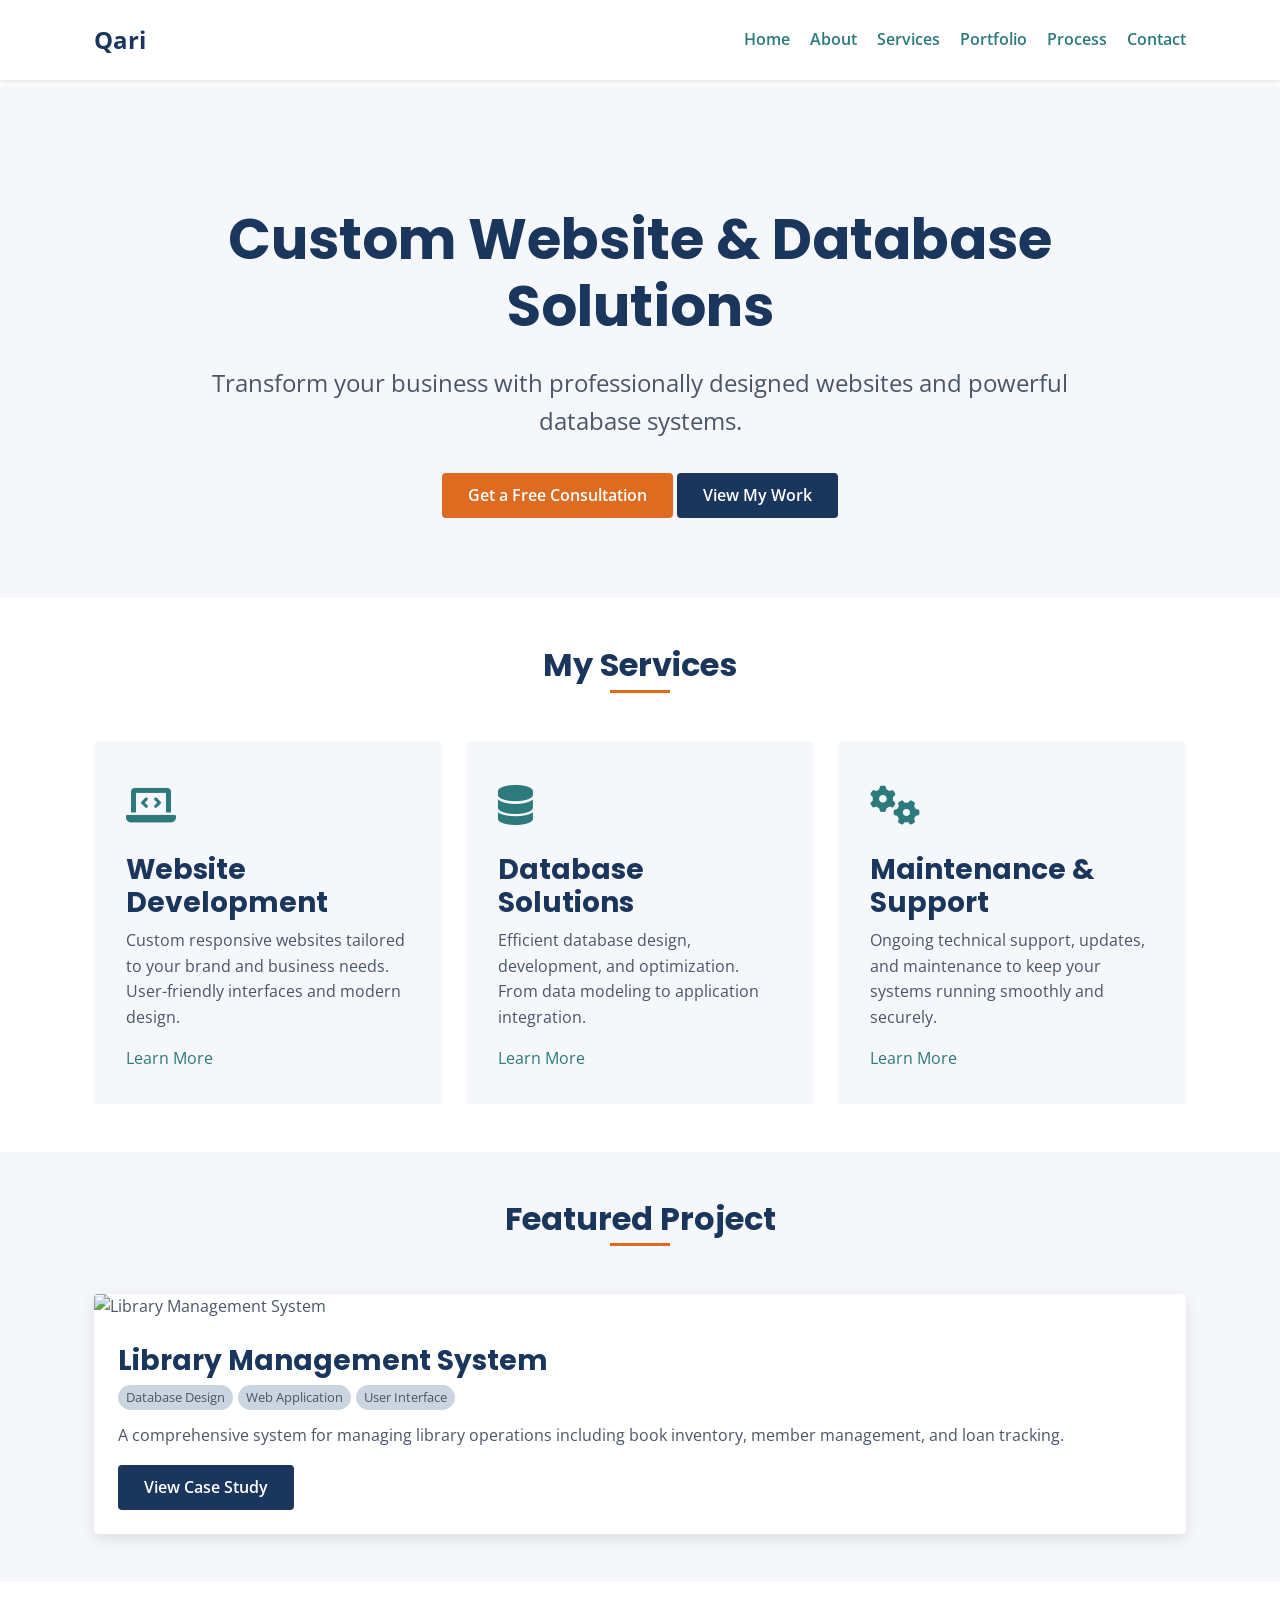
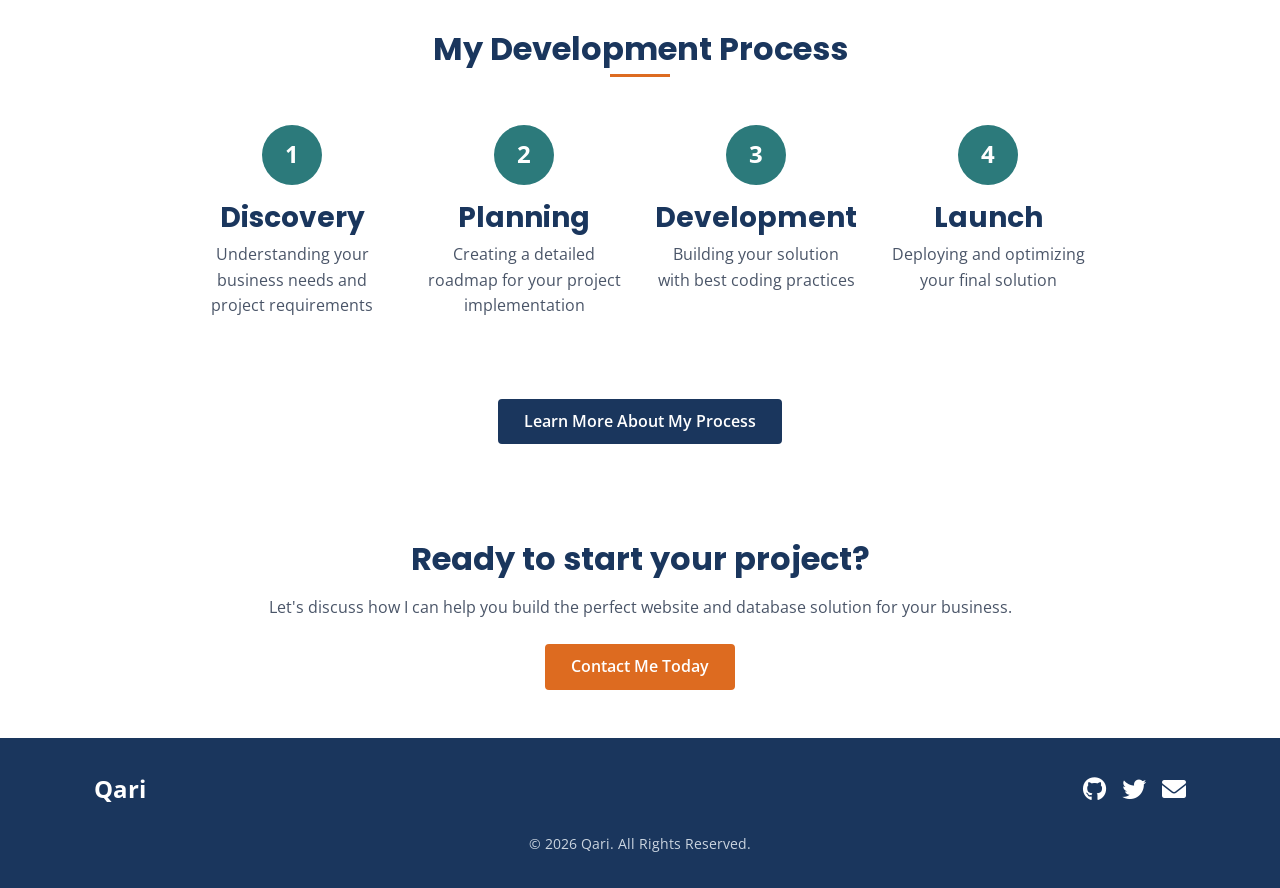
==== index.html @ e00370fa "Add portfolio website" ====
<!DOCTYPE html>
<html lang="en">
<head>
    <meta charset="UTF-8">
    <meta name="viewport" content="width=device-width, initial-scale=1.0">
    <meta name="description" content="Professional website and database development services. Custom solutions for your business needs.">
    <title>Portfolio - Website & Database Developer</title>
    <!-- Favicon -->
    <link rel="icon" type="image/png" href="assets/images/ui/favicon.png">
    <!-- Google Fonts -->
    <link rel="preconnect" href="https://fonts.googleapis.com">
    <link rel="preconnect" href="https://fonts.gstatic.com" crossorigin>
    <link href="https://fonts.googleapis.com/css2?family=Open+Sans:wght@400;600&family=Poppins:wght@400;600;700&family=Fira+Code&display=swap" rel="stylesheet">
    <!-- Font Awesome Icons -->
    <link rel="stylesheet" href="https://cdnjs.cloudflare.com/ajax/libs/font-awesome/6.0.0/css/all.min.css">
    <!-- Stylesheets -->
    <link rel="stylesheet" href="assets/css/main.css">
    <link rel="stylesheet" href="assets/css/responsive.css">
</head>
<body>
    <!-- Header -->
    <header class="header">
        <div class="container header-content">
            <div class="logo">
                <a href="index.html">Qari</a>
            </div>
            <nav class="nav-desktop">
                <a href="index.html" class="nav-link">Home</a>
                <a href="about.html" class="nav-link">About</a>
                <a href="services.html" class="nav-link">Services</a>
                <a href="portfolio.html" class="nav-link">Portfolio</a>
                <a href="process.html" class="nav-link">Process</a>
                <a href="contact.html" class="nav-link">Contact</a>
            </nav>
            <div class="hamburger-menu">
                <span></span>
                <span></span>
                <span></span>
            </div>
        </div>
    </header>

    <!-- Mobile Navigation -->
    <div class="mobile-nav">
        <div class="mobile-nav-links">
            <a href="index.html" class="mobile-nav-link">Home</a>
            <a href="about.html" class="mobile-nav-link">About</a>
            <a href="services.html" class="mobile-nav-link">Services</a>
            <a href="portfolio.html" class="mobile-nav-link">Portfolio</a>
            <a href="process.html" class="mobile-nav-link">Process</a>
            <a href="contact.html" class="mobile-nav-link">Contact</a>
        </div>
    </div>

    <!-- Hero Section -->
    <section class="hero">
        <div class="container">
            <div class="hero-content">
                <h1 class="hero-title animate-on-scroll">Custom Website & Database Solutions</h1>
                <p class="hero-subtitle animate-on-scroll delay-1">Transform your business with professionally designed websites and powerful database systems.</p>
                <div class="animate-on-scroll delay-2">
                    <a href="contact.html" class="btn btn-accent">Get a Free Consultation</a>
                    <a href="portfolio.html" class="btn">View My Work</a>
                </div>
            </div>
        </div>
    </section>

    <!-- Services Section -->
    <section id="services" class="section services">
        <div class="container">
            <div class="section-title">
                <h2>My Services</h2>
            </div>
            <div class="services-grid">
                <div class="service-card animate-on-scroll">
                    <div class="service-icon">
                        <i class="fas fa-laptop-code"></i>
                    </div>
                    <h3 class="service-title">Website Development</h3>
                    <p>Custom responsive websites tailored to your brand and business needs. User-friendly interfaces and modern design.</p>
                    <a href="services.html#websites" class="btn-link">Learn More</a>
                </div>
                <div class="service-card animate-on-scroll delay-1">
                    <div class="service-icon">
                        <i class="fas fa-database"></i>
                    </div>
                    <h3 class="service-title">Database Solutions</h3>
                    <p>Efficient database design, development, and optimization. From data modeling to application integration.</p>
                    <a href="services.html#database" class="btn-link">Learn More</a>
                </div>
                <div class="service-card animate-on-scroll delay-2">
                    <div class="service-icon">
                        <i class="fas fa-cogs"></i>
                    </div>
                    <h3 class="service-title">Maintenance & Support</h3>
                    <p>Ongoing technical support, updates, and maintenance to keep your systems running smoothly and securely.</p>
                    <a href="services.html#support" class="btn-link">Learn More</a>
                </div>
            </div>
        </div>
    </section>

    <!-- Featured Project Section -->
    <section id="portfolio" class="section portfolio">
        <div class="container">
            <div class="section-title">
                <h2>Featured Project</h2>
            </div>
            <div class="featured-project animate-on-scroll">
                <div class="portfolio-item">
                    <img src="assets/images/projects/library-system.jpg" alt="Library Management System" class="portfolio-img">
                    <div class="portfolio-content">
                        <h3 class="portfolio-title">Library Management System</h3>
                        <div class="portfolio-tags">
                            <span class="portfolio-tag">Database Design</span>
                            <span class="portfolio-tag">Web Application</span>
                            <span class="portfolio-tag">User Interface</span>
                        </div>
                        <p>A comprehensive system for managing library operations including book inventory, member management, and loan tracking.</p>
                        <a href="portfolio/library-system.html" class="btn">View Case Study</a>
                    </div>
                </div>
            </div>
        </div>
    </section>

    <!-- Process Section Preview -->
    <section id="process" class="section process">
        <div class="container">
            <div class="section-title">
                <h2>My Development Process</h2>
            </div>
            <div class="process-steps">
                <div class="process-step animate-on-scroll">
                    <div class="step-number">1</div>
                    <h3 class="step-title">Discovery</h3>
                    <p>Understanding your business needs and project requirements</p>
                </div>
                <div class="process-step animate-on-scroll delay-1">
                    <div class="step-number">2</div>
                    <h3 class="step-title">Planning</h3>
                    <p>Creating a detailed roadmap for your project implementation</p>
                </div>
                <div class="process-step animate-on-scroll delay-2">
                    <div class="step-number">3</div>
                    <h3 class="step-title">Development</h3>
                    <p>Building your solution with best coding practices</p>
                </div>
                <div class="process-step animate-on-scroll delay-3">
                    <div class="step-number">4</div>
                    <h3 class="step-title">Launch</h3>
                    <p>Deploying and optimizing your final solution</p>
                </div>
            </div>
            <div class="text-center mt-5">
                <a href="process.html" class="btn">Learn More About My Process</a>
            </div>
        </div>
    </section>

    <!-- Call to Action -->
    <section id="cta" class="section cta">
        <div class="container">
            <div class="cta-content text-center animate-on-scroll">
                <h2>Ready to start your project?</h2>
                <p class="mb-4">Let's discuss how I can help you build the perfect website and database solution for your business.</p>
                <a href="contact.html" class="btn btn-accent">Contact Me Today</a>
            </div>
        </div>
    </section>

    <!-- Footer -->
    <footer class="footer">
        <div class="container">
            <div class="footer-content">
                <div class="footer-logo">Qari</div>
                <div class="social-links">

                    <a href="#" class="social-link" aria-label="GitHub"><i class="fab fa-github"></i></a>
                    <a href="#" class="social-link" aria-label="Twitter"><i class="fab fa-twitter"></i></a>
                    <a href="#" class="social-link" aria-label="Email"><i class="fas fa-envelope"></i></a>
                </div>
            </div>
            <div class="copyright">
                &copy; <span id="current-year">2025</span> Qari. All Rights Reserved.
            </div>
        </div>
    </footer>

    <!-- JavaScript -->
    <script src="assets/js/main.js"></script>
    <script>
        // Set current year in footer
        document.getElementById('current-year').textContent = new Date().getFullYear();
    </script>
</body>
</html>
---- assets/css/main.css ----
/* 
   Portfolio Website - Main Stylesheet 
   Author: Your Name
   Date: 2025
*/

/* CSS Variables for consistent theming */
:root {
  /* Color Scheme */
  --primary-color: #1A365D;     /* Deep Blue */
  --secondary-color: #2C7A7B;   /* Teal */
  --accent-color: #DD6B20;      /* Amber */
  --light-gray: #F5F7FA;
  --medium-gray: #CBD5E0;
  --dark-gray: #4A5568;
  --white: #FFFFFF;
  --black: #000000;
  
  /* Typography */
  --heading-font: 'Poppins', sans-serif;
  --body-font: 'Open Sans', sans-serif;
  --code-font: 'Fira Code', monospace;
  
  /* Spacing */
  --spacing-xs: 0.25rem;
  --spacing-sm: 0.5rem;
  --spacing-md: 1rem;
  --spacing-lg: 1.5rem;
  --spacing-xl: 2rem;
  --spacing-xxl: 3rem;
  
  /* Other */
  --border-radius: 4px;
  --transition-speed: 0.3s;
}

/* Reset and Base Styles */
* {
  margin: 0;
  padding: 0;
  box-sizing: border-box;
}

html {
  scroll-behavior: smooth;
}

body {
  font-family: var(--body-font);
  line-height: 1.6;
  color: var(--dark-gray);
  background-color: var(--white);
}

h1, h2, h3, h4, h5, h6 {
  font-family: var(--heading-font);
  font-weight: 700;
  line-height: 1.2;
  color: var(--primary-color);
  margin-bottom: var(--spacing-md);
}

h1 {
  font-size: 2.5rem;
}

h2 {
  font-size: 2rem;
}

h3 {
  font-size: 1.75rem;
}

h4 {
  font-size: 1.5rem;
}

h5 {
  font-size: 1.25rem;
}

h6 {
  font-size: 1rem;
}

p {
  margin-bottom: var(--spacing-md);
}

a {
  color: var(--secondary-color);
  text-decoration: none;
  transition: color var(--transition-speed) ease;
}

a:hover {
  color: var(--accent-color);
}

img {
  max-width: 100%;
  height: auto;
}

ul, ol {
  margin-left: var(--spacing-lg);
  margin-bottom: var(--spacing-md);
}

/* Container */
.container {
  width: 100%;
  max-width: 1200px;
  margin: 0 auto;
  padding: 0 var(--spacing-lg);
}

/* Header */
.header {
  background-color: var(--white);
  box-shadow: 0 2px 4px rgba(0, 0, 0, 0.1);
  position: fixed;
  top: 0;
  left: 0;
  width: 100%;
  z-index: 1000;
}

.header-content {
  display: flex;
  justify-content: space-between;
  align-items: center;
  height: 80px;
}

.logo {
  font-size: 1.5rem;
  font-weight: 700;
  color: var(--primary-color);
}

.logo a {
  color: var(--primary-color);
  text-decoration: none;
}

/* Navigation */
.nav-link {
  margin-left: var(--spacing-md);
  font-weight: 600;
  font-size: 1rem;
}

.hamburger-menu {
  display: none;
}

/* Hero Section */
.hero {
  padding: 120px 0 80px;
  background-color: var(--light-gray);
  text-align: center;
}

.hero-content {
  max-width: 800px;
  margin: 0 auto;
}

.hero-title {
  font-size: 3rem;
  margin-bottom: var(--spacing-lg);
  color: var(--primary-color);
}

.hero-subtitle {
  font-size: 1.5rem;
  margin-bottom: var(--spacing-xl);
  color: var(--dark-gray);
}

/* Buttons */
.btn {
  display: inline-block;
  padding: var(--spacing-sm) var(--spacing-lg);
  background-color: var(--primary-color);
  color: var(--white);
  font-weight: 600;
  border-radius: var(--border-radius);
  border: 2px solid var(--primary-color);
  transition: all var(--transition-speed) ease;
  cursor: pointer;
}

.btn:hover {
  background-color: transparent;
  color: var(--primary-color);
}

.btn-secondary {
  background-color: var(--secondary-color);
  border: 2px solid var(--secondary-color);
  color: var(--white);
}

.btn-secondary:hover {
  background-color: transparent;
  color: var(--secondary-color);
}

.btn-accent {
  background-color: var(--accent-color);
  border: 2px solid var(--accent-color);
  color: var(--white);
}

.btn-accent:hover {
  background-color: transparent;
  color: var(--accent-color);
}

/* Sections */
.section {
  padding: var(--spacing-xxl) 0;
}

.section-title {
  text-align: center;
  margin-bottom: var(--spacing-xl);
}

.section-title h2 {
  display: inline-block;
  position: relative;
  padding-bottom: var(--spacing-sm);
}

.section-title h2::after {
  content: '';
  position: absolute;
  height: 3px;
  width: 60px;
  background-color: var(--accent-color);
  bottom: 0;
  left: 50%;
  transform: translateX(-50%);
}

/* Services */
.services {
  background-color: var(--white);
}

.services-grid {
  display: grid;
  grid-template-columns: repeat(auto-fit, minmax(300px, 1fr));
  gap: var(--spacing-lg);
}

.service-card {
  background-color: var(--light-gray);
  border-radius: var(--border-radius);
  padding: var(--spacing-xl);
  transition: transform var(--transition-speed) ease;
}

.service-card:hover {
  transform: translateY(-5px);
  box-shadow: 0 10px 20px rgba(0, 0, 0, 0.1);
}

.service-icon {
  font-size: 2.5rem;
  color: var(--secondary-color);
  margin-bottom: var(--spacing-md);
}

.service-title {
  margin-bottom: var(--spacing-sm);
}

/* Portfolio */
.portfolio {
  background-color: var(--light-gray);
}

.portfolio-grid {
  display: grid;
  grid-template-columns: repeat(auto-fit, minmax(300px, 1fr));
  gap: var(--spacing-lg);
}

.portfolio-item {
  background-color: var(--white);
  border-radius: var(--border-radius);
  overflow: hidden;
  box-shadow: 0 5px 15px rgba(0, 0, 0, 0.1);
}

.portfolio-img {
  height: 200px;
  width: 100%;
  object-fit: cover;
}

.portfolio-content {
  padding: var(--spacing-lg);
}

.portfolio-title {
  margin-bottom: var(--spacing-sm);
}

.portfolio-tags {
  display: flex;
  flex-wrap: wrap;
  margin-bottom: var(--spacing-sm);
}

.portfolio-tag {
  background-color: var(--medium-gray);
  color: var(--dark-gray);
  font-size: 0.8rem;
  padding: 2px 8px;
  border-radius: 20px;
  margin-right: 5px;
  margin-bottom: 5px;
}

/* Process */
.process {
  background-color: var(--white);
}

.process-steps {
  display: flex;
  flex-wrap: wrap;
  justify-content: center;
}

.process-step {
  display: flex;
  flex-direction: column;
  align-items: center;
  text-align: center;
  width: 200px;
  margin: 0 var(--spacing-md) var(--spacing-xl);
}

.step-number {
  background-color: var(--secondary-color);
  color: var(--white);
  width: 60px;
  height: 60px;
  border-radius: 50%;
  display: flex;
  justify-content: center;
  align-items: center;
  font-size: 1.5rem;
  font-weight: 700;
  margin-bottom: var(--spacing-md);
}

.step-title {
  margin-bottom: var(--spacing-sm);
}

/* Contact */
.contact {
  background-color: var(--light-gray);
}

.contact-grid {
  display: grid;
  grid-template-columns: 1fr 1fr;
  gap: var(--spacing-xl);
}

.contact-info {
  display: flex;
  flex-direction: column;
}

.contact-item {
  margin-bottom: var(--spacing-lg);
  display: flex;
  align-items: flex-start;
}

.contact-icon {
  font-size: 1.5rem;
  color: var(--secondary-color);
  margin-right: var(--spacing-md);
}

.form-group {
  margin-bottom: var(--spacing-md);
}

.form-control {
  width: 100%;
  padding: var(--spacing-sm);
  border: 1px solid var(--medium-gray);
  border-radius: var(--border-radius);
  font-family: var(--body-font);
  font-size: 1rem;
}

textarea.form-control {
  min-height: 150px;
  resize: vertical;
}

/* Footer */
.footer {
  background-color: var(--primary-color);
  color: var(--white);
  padding: var(--spacing-xl) 0;
}

.footer-content {
  display: flex;
  justify-content: space-between;
  align-items: center;
}

.footer-logo {
  font-size: 1.5rem;
  font-weight: 700;
  color: var(--white);
}

.social-links {
  display: flex;
}

.social-link {
  color: var(--white);
  font-size: 1.5rem;
  margin-left: var(--spacing-md);
  transition: color var(--transition-speed) ease;
}

.social-link:hover {
  color: var(--accent-color);
}

.copyright {
  text-align: center;
  margin-top: var(--spacing-lg);
  font-size: 0.9rem;
  color: var(--medium-gray);
}

/* Utilities */
.text-center {
  text-align: center;
}

.mt-1 { margin-top: var(--spacing-xs); }
.mt-2 { margin-top: var(--spacing-sm); }
.mt-3 { margin-top: var(--spacing-md); }
.mt-4 { margin-top: var(--spacing-lg); }
.mt-5 { margin-top: var(--spacing-xl); }

.mb-1 { margin-bottom: var(--spacing-xs); }
.mb-2 { margin-bottom: var(--spacing-sm); }
.mb-3 { margin-bottom: var(--spacing-md); }
.mb-4 { margin-bottom: var(--spacing-lg); }
.mb-5 { margin-bottom: var(--spacing-xl); }

/* Schema Visualization */
.schema-container {
  background-color: var(--white);
  border-radius: var(--border-radius);
  padding: var(--spacing-lg);
  box-shadow: 0 5px 15px rgba(0, 0, 0, 0.1);
  overflow: auto;
}

.schema-table {
  border: 2px solid var(--secondary-color);
  border-radius: var(--border-radius);
  padding: var(--spacing-md);
  margin: var(--spacing-md);
  background-color: var(--light-gray);
  max-width: 300px;
  display: inline-block;
}

.schema-table-title {
  background-color: var(--secondary-color);
  color: var(--white);
  padding: var(--spacing-sm);
  margin: calc(-1 * var(--spacing-md));
  margin-bottom: var(--spacing-md);
  font-weight: 600;
}

.schema-field {
  margin-bottom: var(--spacing-xs);
  font-family: var(--code-font);
  font-size: 0.9rem;
}

.schema-pk {
  color: var(--accent-color);
  font-weight: bold;
}

.schema-fk {
  color: var(--primary-color);
  font-style: italic;
}

.schema-relationship {
  font-family: var(--code-font);
  margin: var(--spacing-sm) 0;
  text-align: center;
}

/* Media Queries */
@media (max-width: 992px) {
  .contact-grid {
    grid-template-columns: 1fr;
  }
  
  .nav-desktop {
    display: none;
  }
  
  .hamburger-menu {
    display: block;
  }
}

@media (max-width: 768px) {
  .hero-title {
    font-size: 2.5rem;
  }
  
  .hero-subtitle {
    font-size: 1.25rem;
  }
  
  .process-steps {
    flex-direction: column;
    align-items: center;
  }
  
  .process-step {
    margin-bottom: var(--spacing-xl);
  }
  
  .footer-content {
    flex-direction: column;
    text-align: center;
  }
  
  .social-links {
    margin-top: var(--spacing-md);
  }
}

@media (max-width: 576px) {
  .container {
    padding: 0 var(--spacing-md);
  }
  
  .hero-title {
    font-size: 2rem;
  }
  
  .section {
    padding: var(--spacing-xl) 0;
  }
  
  .btn {
    display: block;
    width: 100%;
    margin-bottom: var(--spacing-sm);
  }
}
---- assets/css/responsive.css ----
/* 
   Portfolio Website - Responsive Styles 
   Author: Your Name
   Date: 2025
*/

/* 
   This file contains additional responsive styles that complement 
   the responsive media queries in main.css
*/

/* Large Desktops (1200px and up) */
@media (min-width: 1200px) {
  .container {
    max-width: 1140px;
  }
  
  .hero-content {
    max-width: 900px;
  }
  
  .hero-title {
    font-size: 3.5rem;
  }
  
  .service-card {
    padding: 2rem;
  }
}

/* Desktop and Laptop (992px to 1199px) */
@media (min-width: 992px) and (max-width: 1199px) {
  .container {
    max-width: 960px;
  }
  
  .hero-content {
    max-width: 800px;
  }
  
  .process-step {
    width: 180px;
  }
}

/* Tablets and Small Laptops (768px to 991px) */
@media (min-width: 768px) and (max-width: 991px) {
  .container {
    max-width: 720px;
  }
  
  .hero-content {
    max-width: 650px;
  }
  
  .hero-title {
    font-size: 2.5rem;
  }
  
  .hero-subtitle {
    font-size: 1.25rem;
  }
  
  /* Header & Navigation */
  .header-content {
    height: 70px;
  }
  
  .nav-desktop {
    display: none;
  }
  
  .hamburger-menu {
    display: block;
    cursor: pointer;
    width: 30px;
    height: 20px;
    position: relative;
    z-index: 1010;
  }
  
  .hamburger-menu span {
    display: block;
    width: 100%;
    height: 2px;
    background-color: var(--primary-color);
    position: absolute;
    transition: all 0.3s ease;
  }
  
  .hamburger-menu span:nth-child(1) {
    top: 0;
  }
  
  .hamburger-menu span:nth-child(2) {
    top: 9px;
  }
  
  .hamburger-menu span:nth-child(3) {
    top: 18px;
  }
  
  .hamburger-menu.active span:nth-child(1) {
    transform: rotate(45deg);
    top: 9px;
  }
  
  .hamburger-menu.active span:nth-child(2) {
    opacity: 0;
  }
  
  .hamburger-menu.active span:nth-child(3) {
    transform: rotate(-45deg);
    top: 9px;
  }
  
  .mobile-nav {
    position: fixed;
    top: 0;
    right: -100%;
    width: 300px;
    height: 100vh;
    background-color: var(--white);
    box-shadow: -5px 0 15px rgba(0, 0, 0, 0.1);
    z-index: 1000;
    padding-top: 80px;
    transition: right 0.3s ease;
    overflow-y: auto;
  }
  
  .mobile-nav.active {
    right: 0;
  }
  
  .mobile-nav-links {
    display: flex;
    flex-direction: column;
    padding: 0 var(--spacing-lg);
  }
  
  .mobile-nav-link {
    margin: var(--spacing-md) 0;
    padding: var(--spacing-sm) 0;
    font-weight: 600;
    font-size: 1.1rem;
    border-bottom: 1px solid var(--medium-gray);
  }
  
  /* Sections */
  .section {
    padding: var(--spacing-xl) 0;
  }
  
  /* Services Grid */
  .services-grid {
    grid-template-columns: repeat(2, 1fr);
  }
  
  /* Portfolio Grid */
  .portfolio-grid {
    grid-template-columns: repeat(2, 1fr);
  }
  
  /* Process Steps */
  .process-steps {
    flex-wrap: wrap;
    justify-content: center;
  }
  
  .process-step {
    width: 200px;
    margin-bottom: var(--spacing-lg);
  }
  
  /* Contact */
  .contact-grid {
    grid-template-columns: 1fr;
    gap: var(--spacing-lg);
  }
  
  /* Schema Visualization */
  .schema-container {
    overflow-x: auto;
  }
}

/* Mobile Landscape (576px to 767px) */
@media (min-width: 576px) and (max-width: 767px) {
  .container {
    max-width: 540px;
    padding: 0 var(--spacing-md);
  }
  
  .hero {
    padding: 100px 0 60px;
  }
  
  .hero-title {
    font-size: 2.25rem;
    margin-bottom: var(--spacing-md);
  }
  
  .hero-subtitle {
    font-size: 1.1rem;
    margin-bottom: var(--spacing-lg);
  }
  
  /* Mobile Navigation */
  .nav-desktop {
    display: none;
  }
  
  .hamburger-menu {
    display: block;
    cursor: pointer;
    width: 30px;
    height: 20px;
    position: relative;
    z-index: 1010;
  }
  
  .hamburger-menu span {
    display: block;
    width: 100%;
    height: 2px;
    background-color: var(--primary-color);
    position: absolute;
    transition: all 0.3s ease;
  }
  
  .hamburger-menu span:nth-child(1) {
    top: 0;
  }
  
  .hamburger-menu span:nth-child(2) {
    top: 9px;
  }
  
  .hamburger-menu span:nth-child(3) {
    top: 18px;
  }
  
  .hamburger-menu.active span:nth-child(1) {
    transform: rotate(45deg);
    top: 9px;
  }
  
  .hamburger-menu.active span:nth-child(2) {
    opacity: 0;
  }
  
  .hamburger-menu.active span:nth-child(3) {
    transform: rotate(-45deg);
    top: 9px;
  }
  
  .mobile-nav {
    position: fixed;
    top: 0;
    right: -100%;
    width: 270px;
    height: 100vh;
    background-color: var(--white);
    box-shadow: -5px 0 15px rgba(0, 0, 0, 0.1);
    z-index: 1000;
    padding-top: 80px;
    transition: right 0.3s ease;
    overflow-y: auto;
  }
  
  .mobile-nav.active {
    right: 0;
  }
  
  .mobile-nav-links {
    display: flex;
    flex-direction: column;
    padding: 0 var(--spacing-lg);
  }
  
  .mobile-nav-link {
    margin: var(--spacing-md) 0;
    padding: var(--spacing-sm) 0;
    font-weight: 600;
    font-size: 1.1rem;
    border-bottom: 1px solid var(--medium-gray);
  }
  
  /* Sections */
  .section {
    padding: var(--spacing-lg) 0;
  }
  
  .section-title {
    margin-bottom: var(--spacing-lg);
  }
  
  /* Services */
  .services-grid {
    grid-template-columns: 1fr;
    gap: var(--spacing-md);
  }
  
  .service-card {
    padding: var(--spacing-lg);
  }
  
  /* Portfolio */
  .portfolio-grid {
    grid-template-columns: 1fr;
    gap: var(--spacing-md);
  }
  
  .portfolio-filter {
    flex-wrap: wrap;
  }
  
  .filter-button {
    margin-bottom: var(--spacing-xs);
  }
  
  /* Process */
  .process-steps {
    flex-direction: column;
    align-items: center;
  }
  
  .process-step {
    width: 100%;
    max-width: 250px;
    margin-bottom: var(--spacing-lg);
  }
  
  /* Footer */
  .footer-content {
    flex-direction: column;
    text-align: center;
  }
  
  .social-links {
    margin-top: var(--spacing-md);
    justify-content: center;
  }
  
  .social-link {
    margin: 0 var(--spacing-xs);
  }
  
  /* Schema Visualization */
  .schema-table {
    max-width: 100%;
    margin: var(--spacing-md) 0;
  }
}

/* Mobile Portrait (up to 575px) */
@media (max-width: 575px) {
  .container {
    padding: 0 var(--spacing-md);
  }
  
  /* Header */
  .header-content {
    height: 60px;
  }
  
  .logo {
    font-size: 1.25rem;
  }
  
  /* Hero Section */
  .hero {
    padding: 90px 0 50px;
  }
  
  .hero-title {
    font-size: 1.75rem;
    margin-bottom: var(--spacing-md);
  }
  
  .hero-subtitle {
    font-size: 1rem;
    margin-bottom: var(--spacing-lg);
  }
  
  /* Mobile Navigation */
  .nav-desktop {
    display: none;
  }
  
  .hamburger-menu {
    display: block;
    cursor: pointer;
    width: 25px;
    height: 18px;
    position: relative;
    z-index: 1010;
  }
  
  .hamburger-menu span {
    display: block;
    width: 100%;
    height: 2px;
    background-color: var(--primary-color);
    position: absolute;
    transition: all 0.3s ease;
  }
  
  .hamburger-menu span:nth-child(1) {
    top: 0;
  }
  
  .hamburger-menu span:nth-child(2) {
    top: 8px;
  }
  
  .hamburger-menu span:nth-child(3) {
    top: 16px;
  }
  
  .hamburger-menu.active span:nth-child(1) {
    transform: rotate(45deg);
    top: 8px;
  }
  
  .hamburger-menu.active span:nth-child(2) {
    opacity: 0;
  }
  
  .hamburger-menu.active span:nth-child(3) {
    transform: rotate(-45deg);
    top: 8px;
  }
  
  .mobile-nav {
    position: fixed;
    top: 0;
    right: -100%;
    width: 250px;
    height: 100vh;
    background-color: var(--white);
    box-shadow: -5px 0 15px rgba(0, 0, 0, 0.1);
    z-index: 1000;
    padding-top: 70px;
    transition: right 0.3s ease;
    overflow-y: auto;
  }
  
  .mobile-nav.active {
    right: 0;
  }
  
  .mobile-nav-links {
    display: flex;
    flex-direction: column;
    padding: 0 var(--spacing-md);
  }
  
  .mobile-nav-link {
    margin: var(--spacing-sm) 0;
    padding: var(--spacing-sm) 0;
    font-weight: 600;
    font-size: 1rem;
    border-bottom: 1px solid var(--medium-gray);
  }
  
  /* Sections */
  .section {
    padding: var(--spacing-lg) 0;
  }
  
  .section-title {
    margin-bottom: var(--spacing-md);
  }
  
  .section-title h2 {
    font-size: 1.5rem;
  }
  
  /* Services */
  .services-grid {
    grid-template-columns: 1fr;
    gap: var(--spacing-md);
  }
  
  .service-card {
    padding: var(--spacing-md);
  }
  
  /* Portfolio */
  .portfolio-grid {
    grid-template-columns: 1fr;
    gap: var(--spacing-md);
  }
  
  .portfolio-filter {
    flex-direction: column;
    align-items: center;
  }
  
  .filter-button {
    margin: var(--spacing-xs) 0;
    width: 80%;
    text-align: center;
  }
  
  /* Process */
  .process-steps {
    flex-direction: column;
    align-items: center;
  }
  
  .process-step {
    width: 100%;
    max-width: 220px;
    margin-bottom: var(--spacing-md);
  }
  
  /* Contact */
  .form-group {
    margin-bottom: var(--spacing-sm);
  }
  
  /* Buttons */
  .btn {
    display: block;
    width: 100%;
    text-align: center;
    margin-bottom: var(--spacing-sm);
  }
  
  /* Footer */
  .footer {
    padding: var(--spacing-lg) 0;
  }
  
  .footer-content {
    flex-direction: column;
    text-align: center;
  }
  
  .social-links {
    margin-top: var(--spacing-md);
    justify-content: center;
  }
  
  .social-link {
    margin: 0 var(--spacing-xs);
    font-size: 1.25rem;
  }
  
  .copyright {
    margin-top: var(--spacing-md);
    font-size: 0.8rem;
  }
  
  /* Schema Visualization */
  .schema-container {
    padding: var(--spacing-sm);
  }
  
  .schema-table {
    max-width: 100%;
    margin: var(--spacing-sm) 0;
    padding: var(--spacing-sm);
  }
  
  .schema-table-title {
    padding: var(--spacing-xs);
    margin: calc(-1 * var(--spacing-sm));
    margin-bottom: var(--spacing-sm);
  }
}

/* Extra Small Devices (iPhone 5/SE, Galaxy Fold, etc.) */
@media (max-width: 320px) {
  .container {
    padding: 0 var(--spacing-sm);
  }
  
  .hero-title {
    font-size: 1.5rem;
  }
  
  .hero-subtitle {
    font-size: 0.9rem;
  }
  
  .section-title h2 {
    font-size: 1.25rem;
  }
  
  .service-title,
  .portfolio-title {
    font-size: 1.1rem;
  }
  
  .mobile-nav {
    width: 220px;
  }
  
  .step-number {
    width: 50px;
    height: 50px;
    font-size: 1.25rem;
  }
}

/* Print Styles */
@media print {
  .header,
  .footer,
  .mobile-nav,
  .hamburger-menu,
  .contact-form,
  .btn {
    display: none !important;
  }
  
  body {
    font-size: 12pt;
    line-height: 1.5;
    color: #000;
    background: #fff;
  }
  
  .container {
    width: 100%;
    max-width: 100%;
    padding: 0;
    margin: 0;
  }
  
  a {
    color: #000;
    text-decoration: underline;
  }
  
  .portfolio-item,
  .service-card {
    break-inside: avoid;
    page-break-inside: avoid;
    border: 1px solid #ddd;
  }
  
  .hero {
    padding: 20px 0;
  }
  
  .section {
    padding: 20px 0;
    page-break-inside: avoid;
  }
  
  .section-title h2::after {
    display: none;
  }
  
  h1, h2, h3, h4, h5, h6 {
    page-break-after: avoid;
    color: #000;
  }
  
  img {
    max-width: 100% !important;
  }
  
  p, h2, h3 {
    orphans: 3;
    widows: 3;
  }
}

/* Dark Mode Support (Optional) */
@media (prefers-color-scheme: dark) {
  :root {
    --primary-color: #63B3ED;    /* Lighter Blue */
    --secondary-color: #4FD1C5;  /* Lighter Teal */
    --accent-color: #F6AD55;     /* Lighter Amber */
    --light-gray: #2D3748;
    --medium-gray: #4A5568;
    --dark-gray: #E2E8F0;
    --white: #1A202C;
    --black: #F7FAFC;
  }
  
  body {
    background-color: var(--white);
    color: var(--dark-gray);
  }
  
  .header,
  .mobile-nav {
    background-color: #171923;
  }
  
  .hamburger-menu span {
    background-color: var(--primary-color);
  }
  
  .service-card,
  .portfolio-item {
    background-color: #2D3748;
  }
  
  .form-control {
    background-color: #2D3748;
    color: #E2E8F0;
    border-color: #4A5568;
  }
  
  .form-control::placeholder {
    color: #A0AEC0;
  }
  
  .schema-table {
    background-color: #2D3748;
    border-color: var(--secondary-color);
  }
}

/* High Contrast Mode Support */
@media (forced-colors: active) {
  .btn,
  .service-card,
  .portfolio-item,
  .schema-table,
  .form-control {
    border: 2px solid;
  }
  
  .section-title h2::after {
    background-color: CanvasText;
  }
}

/* Animations */
.animate-on-scroll {
  opacity: 0;
  transform: translateY(20px);
  transition: opacity 0.6s ease, transform 0.6s ease;
}

.animate-on-scroll.animate {
  opacity: 1;
  transform: translateY(0);
}

/* Delay animations for staggered effect */
.delay-1 { transition-delay: 0.1s; }
.delay-2 { transition-delay: 0.2s; }
.delay-3 { transition-delay: 0.3s; }
.delay-4 { transition-delay: 0.4s; }
.delay-5 { transition-delay: 0.5s; }

/* Device-Specific Fixes */
/* Fix for notched iPhones */
@supports (padding-top: env(safe-area-inset-top)) {
  .header {
    padding-top: env(safe-area-inset-top);
  }
  
  .mobile-nav {
    padding-top: calc(env(safe-area-inset-top) + 60px);
  }
}

/* Fix for Galaxy Fold and similar foldable devices */
@media (max-width: 280px) {
  .container {
    padding: 0 5px;
  }
  
  .hero-title {
    font-size: 1.4rem;
  }
  
  .mobile-nav {
    width: 200px;
  }
}
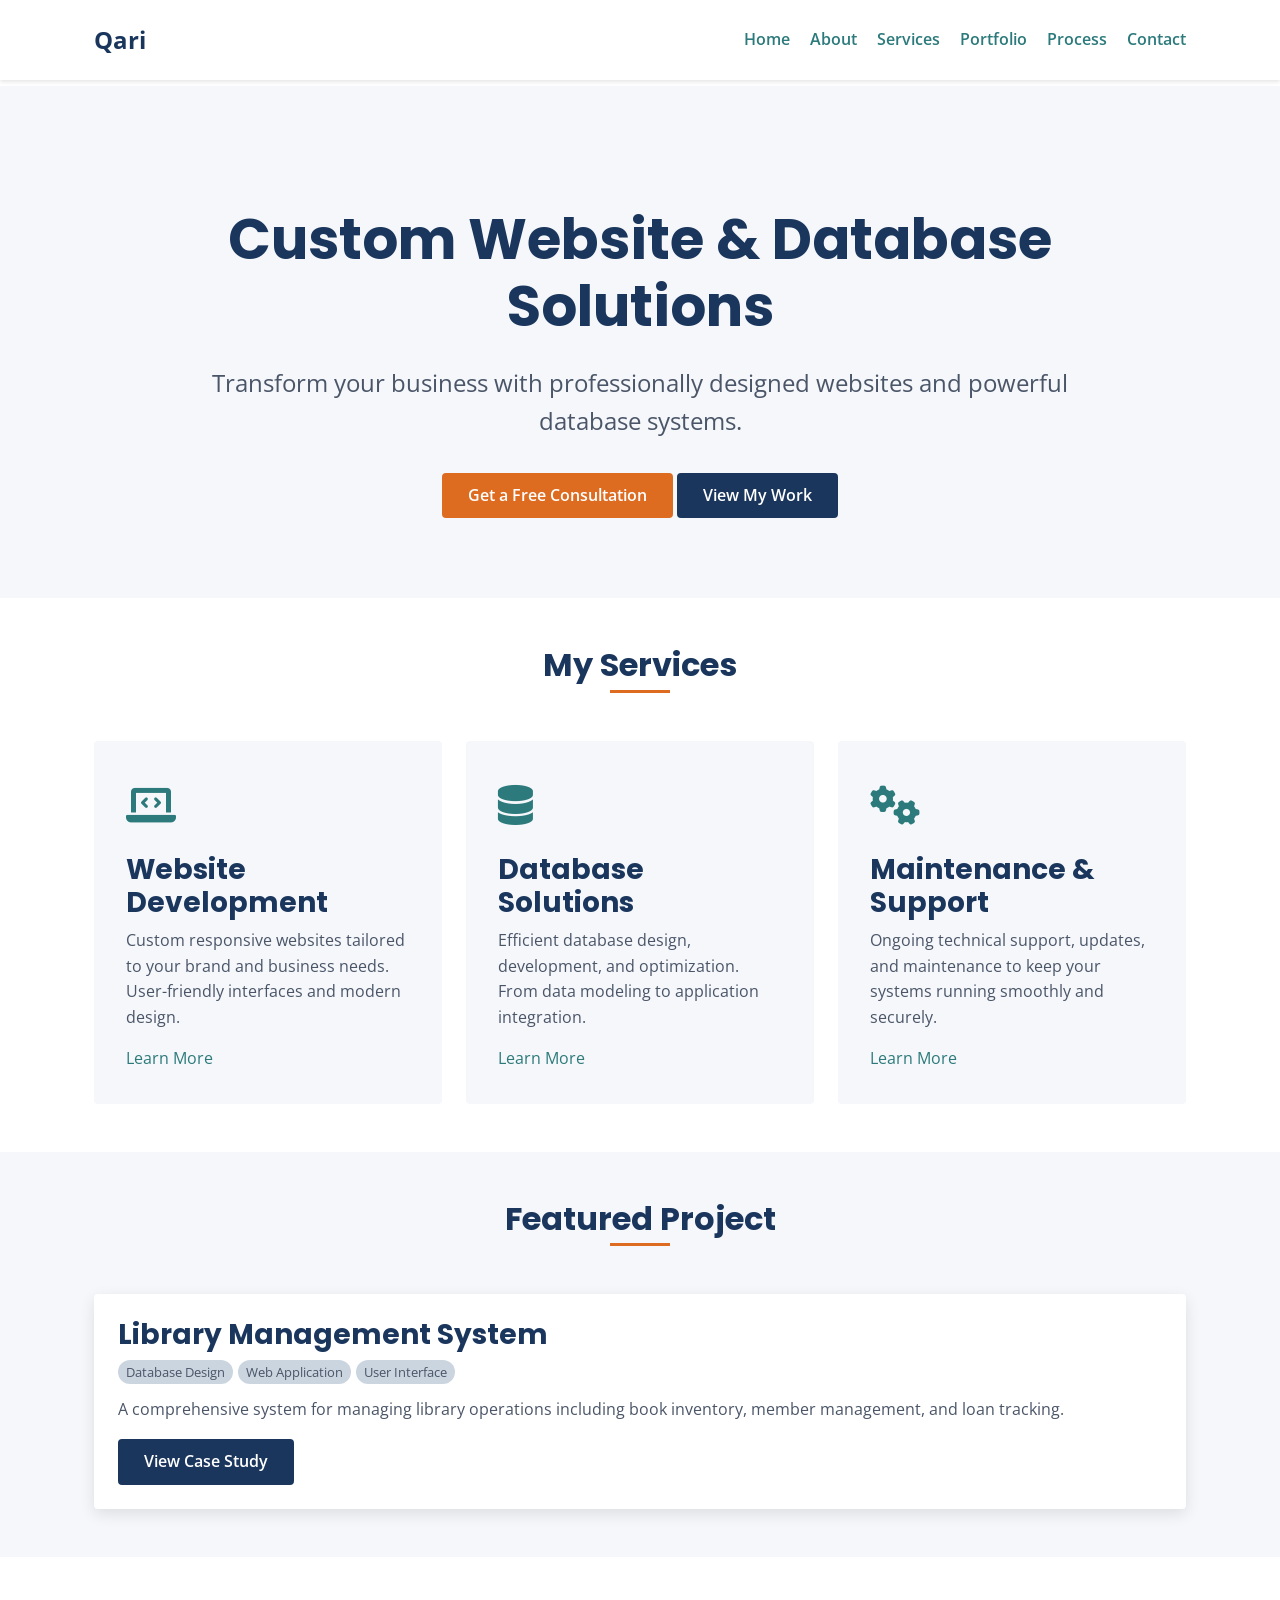
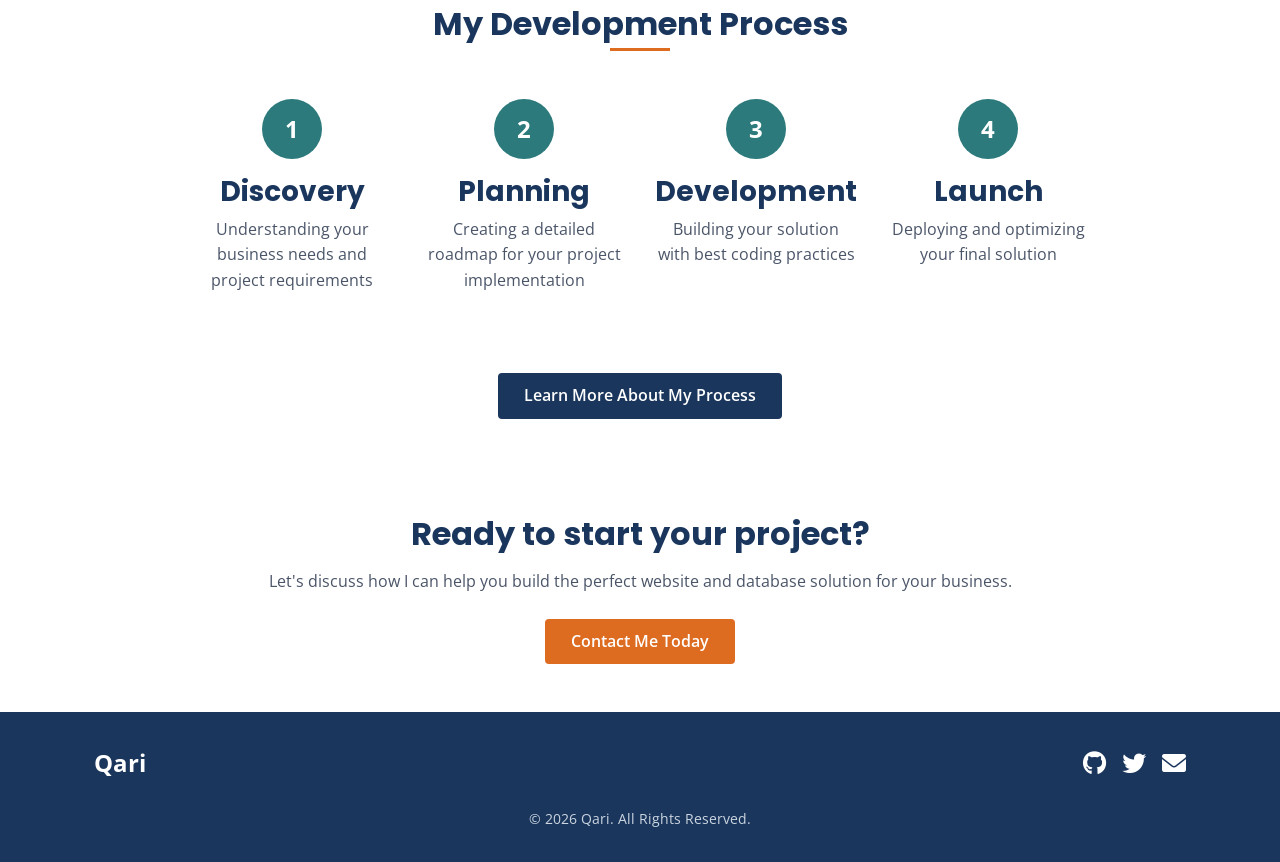
==== commit 8d1d39ab: "Update index.html" ====
--- a/index.html
+++ b/index.html
@@ -109,7 +109,6 @@
             </div>
             <div class="featured-project animate-on-scroll">
                 <div class="portfolio-item">
-                    <img src="assets/images/projects/library-system.jpg" alt="Library Management System" class="portfolio-img">
                     <div class="portfolio-content">
                         <h3 class="portfolio-title">Library Management System</h3>
                         <div class="portfolio-tags">
